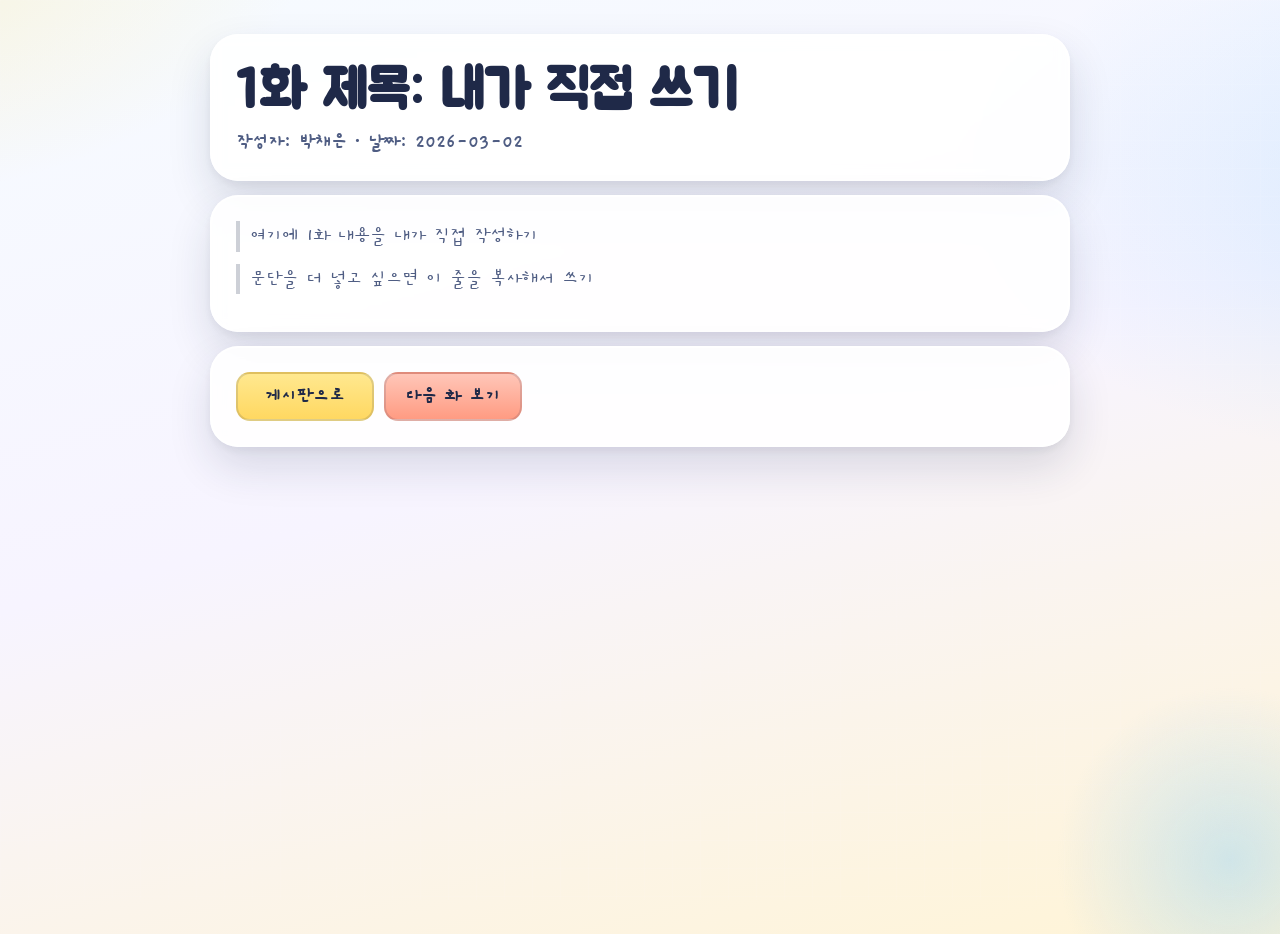
==== stories/story-1.html @ 4cdd7e0b "Add story board and separate story pages" ====
<!doctype html>
<html lang="ko">
  <head>
    <meta charset="UTF-8" />
    <meta name="viewport" content="width=device-width, initial-scale=1.0" />
    <title>1화 - 내가 쓴 이야기</title>
    <link rel="preconnect" href="https://fonts.googleapis.com" />
    <link rel="preconnect" href="https://fonts.gstatic.com" crossorigin />
    <link
      href="https://fonts.googleapis.com/css2?family=Gaegu:wght@400;700&family=Jua&display=swap"
      rel="stylesheet"
    />
    <link rel="stylesheet" href="../style.css" />
  </head>
  <body class="story-view">
    <main class="story-page">
      <section class="card">
        <h1 class="story-title">1화 제목: 내가 직접 쓰기</h1>
        <p class="story-meta">작성자: 박채은 · 날짜: 2026-03-02</p>
      </section>

      <section class="card story-content">
        <p class="story-placeholder">여기에 1화 내용을 내가 직접 작성하기</p>
        <p class="story-placeholder">문단을 더 넣고 싶으면 이 줄을 복사해서 쓰기</p>
      </section>

      <section class="card story-nav">
        <a class="button" href="../index.html#story-series">게시판으로</a>
        <a class="button button-alt" href="./story-2.html">다음 화 보기</a>
      </section>
    </main>
  </body>
</html>
---- style.css ----
﻿:root {
  --bg-a: #f4faff;
  --bg-b: #fff4d6;
  --bg-c: #ffe4dc;
  --card: rgba(255, 255, 255, 0.9);
  --line: rgba(26, 35, 66, 0.14);
  --ink: #1f2948;
  --ink-soft: #4f5d83;
  --accent-yellow: #ffd861;
  --accent-coral: #ff9b82;
  --accent-mint: #7de8c2;
  --accent-blue: #8ccffb;
}

* {
  box-sizing: border-box;
}

html,
body {
  margin: 0;
  padding: 0;
}

body {
  min-height: 100vh;
  font-family: "Gaegu", cursive;
  color: var(--ink);
  background:
    radial-gradient(1200px 560px at -18% -10%, rgba(255, 155, 130, 0.36), transparent 56%),
    radial-gradient(900px 500px at 108% 10%, rgba(125, 232, 194, 0.35), transparent 54%),
    linear-gradient(160deg, var(--bg-a) 0%, #f8f7ff 45%, var(--bg-b) 100%);
  overflow-x: hidden;
}

body::before,
body::after {
  content: "";
  position: fixed;
  pointer-events: none;
  z-index: 0;
}

body::before {
  inset: 0;
  background-image:
    linear-gradient(rgba(255, 255, 255, 0.35) 1px, transparent 1px),
    linear-gradient(90deg, rgba(255, 255, 255, 0.35) 1px, transparent 1px);
  background-size: 28px 28px;
  opacity: 0.23;
}

body::after {
  width: 360px;
  height: 360px;
  border-radius: 50%;
  background: radial-gradient(circle, rgba(140, 207, 251, 0.4) 0, rgba(140, 207, 251, 0) 68%);
  right: -130px;
  bottom: -140px;
}

.shape {
  position: fixed;
  z-index: 0;
  border-radius: 50%;
  pointer-events: none;
  filter: blur(3px);
  animation: float 8s ease-in-out infinite;
}

.shape-a {
  width: 210px;
  height: 210px;
  background: rgba(255, 155, 130, 0.25);
  top: -72px;
  left: -42px;
}

.shape-b {
  width: 280px;
  height: 280px;
  background: rgba(125, 232, 194, 0.24);
  right: -88px;
  top: 36%;
  animation-delay: 1.1s;
}

.shape-c {
  width: 190px;
  height: 190px;
  background: rgba(140, 207, 251, 0.26);
  bottom: -72px;
  left: 30%;
  animation-delay: 0.5s;
}

.page {
  position: relative;
  z-index: 1;
  width: min(1140px, 92vw);
  margin: 34px auto 56px;
  display: grid;
  gap: 20px;
}

.card {
  background: var(--card);
  border: 2px solid rgba(255, 255, 255, 0.96);
  border-radius: 28px;
  padding: 24px;
  box-shadow:
    0 20px 44px rgba(31, 41, 72, 0.14),
    0 4px 10px rgba(31, 41, 72, 0.06);
  backdrop-filter: blur(7px);
}

.hero {
  position: relative;
  overflow: hidden;
  background:
    linear-gradient(128deg, rgba(255, 216, 97, 0.42) 0%, rgba(255, 255, 255, 0.87) 42%, rgba(140, 207, 251, 0.34) 100%),
    var(--card);
}

.hero::after {
  content: "";
  position: absolute;
  width: 240px;
  height: 240px;
  right: -70px;
  top: -70px;
  border-radius: 46% 54% 61% 39%;
  background: rgba(255, 255, 255, 0.46);
}

.hero-layout {
  position: relative;
  z-index: 1;
  display: grid;
  grid-template-columns: minmax(0, 1.5fr) minmax(0, 1fr);
  gap: 18px;
  align-items: stretch;
}

.hero-copy {
  display: grid;
  align-content: center;
}

.hero-note {
  border-radius: 20px;
  border: 2px dashed rgba(31, 41, 72, 0.2);
  background: linear-gradient(150deg, rgba(255, 255, 255, 0.92), rgba(240, 248, 255, 0.86));
  padding: 16px;
}

.hero-note-title {
  margin: 0 0 8px;
  font-family: "Jua", sans-serif;
  font-size: clamp(1.15rem, 2.7vw, 1.5rem);
}

.hero-note-list {
  margin: 0;
  padding-left: 20px;
}

.hero-note-list li {
  margin-bottom: 5px;
}

.hero-note-foot {
  margin: 10px 0 0;
  font-weight: 700;
  color: var(--ink-soft);
}

h1,
h2,
h3 {
  font-family: "Jua", sans-serif;
  margin: 0 0 10px;
  line-height: 1.2;
}

h1 {
  font-size: clamp(2.1rem, 5vw, 3.35rem);
  letter-spacing: 0.01em;
}

h2 {
  font-size: clamp(1.5rem, 3vw, 2.05rem);
}

h3 {
  font-size: clamp(1.15rem, 2.3vw, 1.45rem);
}

p,
li,
span,
a,
button {
  font-size: clamp(1.03rem, 2.2vw, 1.22rem);
}

.badge {
  margin: 0 0 12px;
  display: inline-flex;
  align-items: center;
  gap: 6px;
  padding: 8px 14px;
  border-radius: 999px;
  border: 2px solid rgba(31, 41, 72, 0.1);
  background: var(--accent-mint);
  font-weight: 700;
}

.intro {
  margin-top: 0;
  margin-bottom: 14px;
  color: var(--ink-soft);
  line-height: 1.35;
}

.button-row {
  display: flex;
  flex-wrap: wrap;
  gap: 10px;
}

.button {
  display: inline-flex;
  align-items: center;
  justify-content: center;
  text-decoration: none;
  color: var(--ink);
  font-weight: 700;
  border-radius: 14px;
  border: 2px solid rgba(31, 41, 72, 0.14);
  background: linear-gradient(180deg, #ffe88f 0%, var(--accent-yellow) 100%);
  padding: 10px 15px;
  cursor: pointer;
  transition: transform 0.2s ease, box-shadow 0.2s ease, filter 0.2s ease;
}

.button:hover {
  transform: translateY(-2px);
  box-shadow: 0 10px 14px rgba(31, 41, 72, 0.16);
  filter: saturate(1.08);
}

.button:disabled {
  opacity: 0.72;
  cursor: default;
  transform: none;
  box-shadow: none;
}

.button-alt {
  background: linear-gradient(180deg, #ffc6b8 0%, var(--accent-coral) 100%);
}

.grid {
  display: grid;
  grid-template-columns: repeat(3, minmax(0, 1fr));
  gap: 16px;
}

#favorites .card {
  position: relative;
  overflow: hidden;
  border: 2px solid rgba(255, 255, 255, 0.94);
}

#favorites .card::before {
  content: "";
  position: absolute;
  left: 0;
  right: 0;
  top: 0;
  height: 8px;
}

#favorites .card:nth-child(1)::before {
  background: linear-gradient(90deg, var(--accent-coral), #ffc7a1);
}

#favorites .card:nth-child(2)::before {
  background: linear-gradient(90deg, var(--accent-yellow), #ffeebf);
}

#favorites .card:nth-child(3)::before {
  background: linear-gradient(90deg, var(--accent-blue), #b5e0ff);
}

ul {
  margin: 8px 0 0;
  padding-left: 22px;
}

li {
  margin-bottom: 6px;
}

#games {
  background:
    linear-gradient(140deg, rgba(255, 255, 255, 0.92) 0%, rgba(238, 247, 255, 0.92) 55%, rgba(255, 244, 214, 0.9) 100%),
    var(--card);
}

#story-series {
  background:
    linear-gradient(150deg, rgba(255, 255, 255, 0.94) 0%, rgba(252, 242, 255, 0.92) 52%, rgba(230, 245, 255, 0.9) 100%),
    var(--card);
}

.story-help {
  margin: 0 0 12px;
  color: var(--ink-soft);
}

.story-board-wrap {
  overflow-x: auto;
  border: 2px solid var(--line);
  border-radius: 16px;
  background: rgba(255, 255, 255, 0.84);
}

.story-board {
  width: 100%;
  border-collapse: collapse;
  min-width: 540px;
}

.story-board th,
.story-board td {
  padding: 11px 12px;
  text-align: left;
  border-bottom: 1px solid rgba(31, 41, 72, 0.1);
}

.story-board th {
  background: linear-gradient(180deg, #f8f2ff 0%, #f0f6ff 100%);
  font-weight: 700;
}

.story-board tbody tr:hover {
  background: rgba(140, 207, 251, 0.12);
}

.story-link {
  color: var(--ink);
  text-decoration: none;
  font-weight: 700;
}

.story-link:hover {
  text-decoration: underline;
}

.story-note {
  margin: 10px 0 0;
  color: var(--ink-soft);
}

body.story-view {
  background:
    radial-gradient(900px 500px at -15% -8%, rgba(255, 216, 97, 0.28), transparent 56%),
    radial-gradient(900px 500px at 115% 20%, rgba(140, 207, 251, 0.28), transparent 56%),
    linear-gradient(165deg, #f6fbff 0%, #f7f4ff 48%, #fff4d6 100%);
}

.story-page {
  position: relative;
  z-index: 1;
  width: min(860px, 92vw);
  margin: 34px auto 52px;
}

.story-page .card {
  margin-bottom: 14px;
}

.story-title {
  margin-bottom: 6px;
}

.story-meta {
  margin: 0;
  color: var(--ink-soft);
  font-weight: 700;
}

.story-content {
  line-height: 1.55;
  color: var(--ink);
}

.story-content p {
  margin: 0 0 12px;
}

.story-placeholder {
  border-left: 4px solid rgba(31, 41, 72, 0.22);
  padding-left: 10px;
  color: var(--ink-soft);
}

.story-nav {
  display: flex;
  flex-wrap: wrap;
  gap: 10px;
}

.story-nav .button {
  min-width: 138px;
}

.games-help {
  margin: 0 0 12px;
  color: var(--ink-soft);
}

.games-grid {
  display: grid;
  grid-template-columns: repeat(3, minmax(0, 1fr));
  gap: 14px;
}

.game-panel {
  border: 2px solid var(--line);
  border-radius: 18px;
  background: rgba(255, 255, 255, 0.78);
  padding: 14px;
  box-shadow:
    inset 0 1px 0 rgba(255, 255, 255, 0.92),
    0 7px 14px rgba(31, 41, 72, 0.08);
}

.game-panel h3 {
  display: inline-block;
  padding: 5px 10px;
  border-radius: 10px;
  background: rgba(255, 255, 255, 0.88);
  border: 2px solid rgba(31, 41, 72, 0.12);
  margin-bottom: 10px;
}

.game-meta {
  display: flex;
  justify-content: space-between;
  gap: 8px;
  flex-wrap: wrap;
  margin-bottom: 8px;
}

.game-meta span {
  font-weight: 700;
  background: rgba(255, 255, 255, 0.86);
  border: 2px solid rgba(31, 41, 72, 0.11);
  border-radius: 999px;
  padding: 5px 10px;
}

.game-tip {
  margin: 0 0 8px;
  color: var(--ink-soft);
}

.game-btn {
  margin-bottom: 10px;
  width: 100%;
}

.mole-board {
  display: grid;
  grid-template-columns: repeat(3, minmax(0, 1fr));
  gap: 8px;
}

.mole-hole {
  min-height: 58px;
  border-radius: 12px;
  border: 2px solid rgba(31, 41, 72, 0.2);
  background: linear-gradient(180deg, #f8fbff, #e8f0ff);
  color: var(--ink);
  font-weight: 700;
  cursor: pointer;
  transition: transform 0.14s ease, background-color 0.14s ease, box-shadow 0.14s ease;
}

.mole-hole.active {
  background: linear-gradient(180deg, #ffcfbe, var(--accent-coral));
  transform: scale(1.03);
  box-shadow: 0 6px 10px rgba(31, 41, 72, 0.17);
}

.mole-hole:focus-visible,
.button:focus-visible,
.reaction-box:focus-visible,
.balloon:focus-visible {
  outline: 3px solid #4476ff;
  outline-offset: 2px;
}

.reaction-box {
  width: 100%;
  min-height: 110px;
  border-radius: 14px;
  border: 2px solid rgba(31, 41, 72, 0.2);
  display: grid;
  place-items: center;
  text-align: center;
  padding: 8px;
  font-weight: 700;
  cursor: pointer;
  transition: background-color 0.2s ease, transform 0.2s ease;
}

.reaction-box.waiting {
  background: linear-gradient(180deg, #edf2ff, #dce7ff);
}

.reaction-box.ready {
  background: linear-gradient(180deg, #b8ffe4, #7de8c2);
}

.reaction-box.too-soon {
  background: linear-gradient(180deg, #ffd9cf, #ffb79f);
}

.reaction-result {
  min-height: 1.4em;
  margin: 10px 0 0;
  font-weight: 700;
}

.balloon-zone {
  position: relative;
  height: 230px;
  border-radius: 14px;
  border: 2px solid rgba(31, 41, 72, 0.2);
  background:
    radial-gradient(circle at 20% 26%, rgba(255, 255, 255, 0.7) 0, transparent 16%),
    radial-gradient(circle at 76% 32%, rgba(255, 255, 255, 0.6) 0, transparent 14%),
    linear-gradient(180deg, #ecf6ff 0%, #d4ecff 100%);
  overflow: hidden;
}

.balloon {
  position: absolute;
  bottom: -70px;
  border: 0;
  border-radius: 50% 50% 48% 48%;
  cursor: pointer;
  animation-name: balloon-rise;
  animation-timing-function: linear;
  animation-fill-mode: forwards;
  box-shadow: inset -5px -6px 0 rgba(255, 255, 255, 0.22), 0 6px 10px rgba(31, 41, 72, 0.2);
}

.balloon::after {
  content: "";
  position: absolute;
  left: 50%;
  transform: translateX(-50%);
  bottom: -14px;
  width: 2px;
  height: 14px;
  background: rgba(31, 41, 72, 0.45);
}

.footer {
  text-align: center;
  background: rgba(255, 255, 255, 0.6);
}

.footer p {
  margin: 0;
  font-weight: 700;
  color: var(--ink-soft);
}

.reveal {
  opacity: 0;
  transform: translateY(20px) scale(0.985);
  animation: reveal 0.7s ease forwards;
}

.delay-1 {
  animation-delay: 0.11s;
}

.delay-2 {
  animation-delay: 0.22s;
}

.delay-3 {
  animation-delay: 0.33s;
}

.delay-4 {
  animation-delay: 0.44s;
}

.delay-5 {
  animation-delay: 0.55s;
}

@keyframes reveal {
  to {
    opacity: 1;
    transform: translateY(0) scale(1);
  }
}

@keyframes float {
  0%,
  100% {
    transform: translateY(0);
  }
  50% {
    transform: translateY(11px);
  }
}

@keyframes balloon-rise {
  from {
    transform: translateY(0);
  }
  to {
    transform: translateY(-330px);
  }
}

@media (max-width: 1020px) {
  .hero-layout {
    grid-template-columns: 1fr;
  }

  .games-grid {
    grid-template-columns: repeat(2, minmax(0, 1fr));
  }

  .page {
    margin-top: 26px;
  }
}

@media (max-width: 760px) {
  .grid,
  .games-grid {
    grid-template-columns: 1fr;
  }

  .card {
    padding: 18px;
    border-radius: 22px;
  }

  .button {
    width: 100%;
  }

  .button-row {
    width: 100%;
  }

  .story-board {
    min-width: 470px;
  }

  .story-page {
    margin-top: 24px;
  }
}
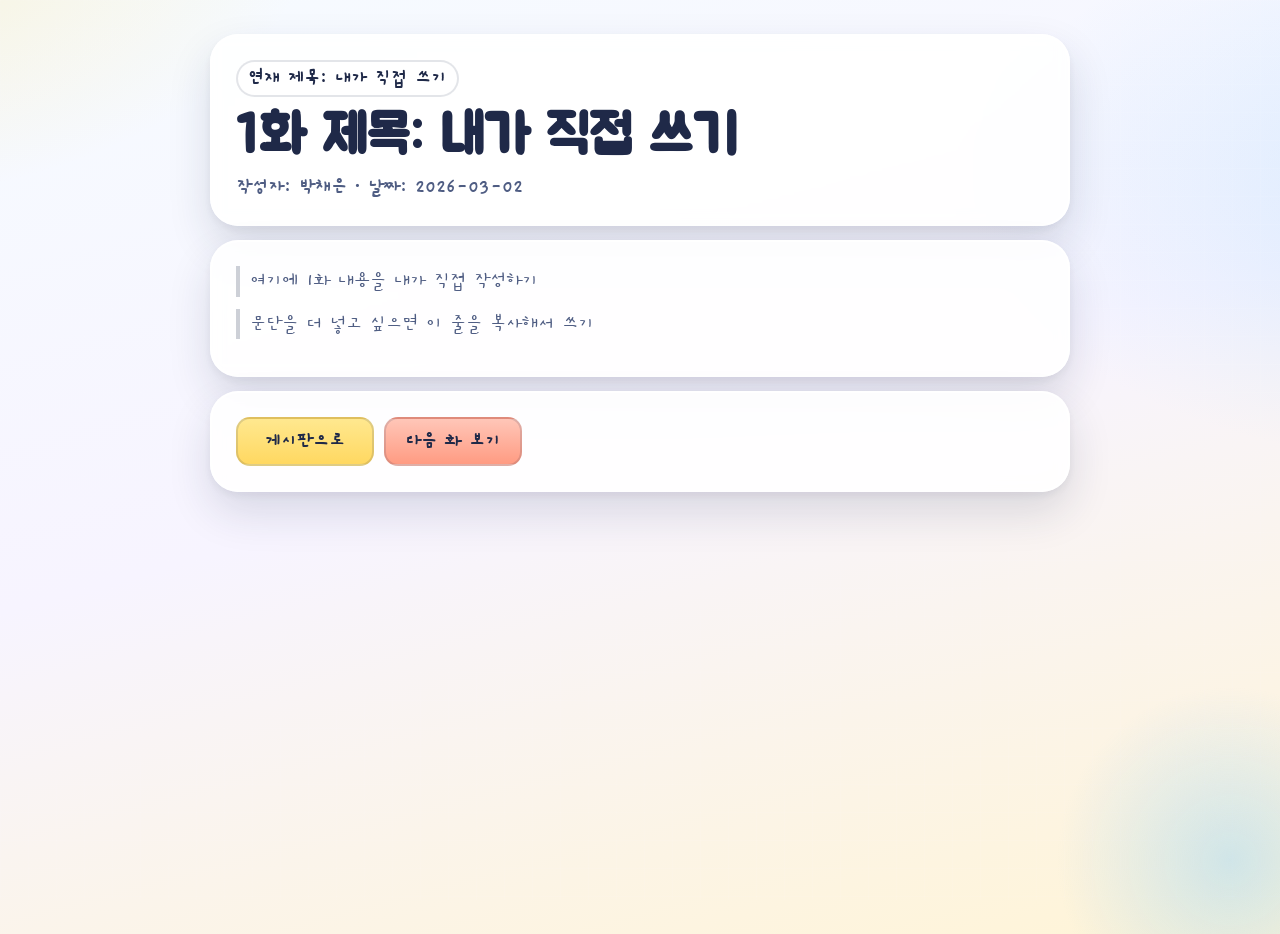
==== commit ad93dfa7: "Add shared series title for story board and episodes" ====
--- a/stories/story-1.html
+++ b/stories/story-1.html
@@ -15,6 +15,7 @@
   <body class="story-view">
     <main class="story-page">
       <section class="card">
+        <p class="series-title">연재 제목: 내가 직접 쓰기</p>
         <h1 class="story-title">1화 제목: 내가 직접 쓰기</h1>
         <p class="story-meta">작성자: 박채은 · 날짜: 2026-03-02</p>
       </section>
--- a/style.css
+++ b/style.css
@@ -315,6 +315,17 @@
     var(--card);
 }
 
+.series-title {
+  display: inline-block;
+  margin: 0 0 10px;
+  padding: 4px 10px;
+  border-radius: 999px;
+  border: 2px solid rgba(31, 41, 72, 0.12);
+  background: rgba(255, 255, 255, 0.9);
+  font-weight: 700;
+  color: var(--ink);
+}
+
 .story-help {
   margin: 0 0 12px;
   color: var(--ink-soft);
@@ -380,6 +391,10 @@
 
 .story-page .card {
   margin-bottom: 14px;
+}
+
+.story-page .series-title {
+  margin-bottom: 8px;
 }
 
 .story-title {
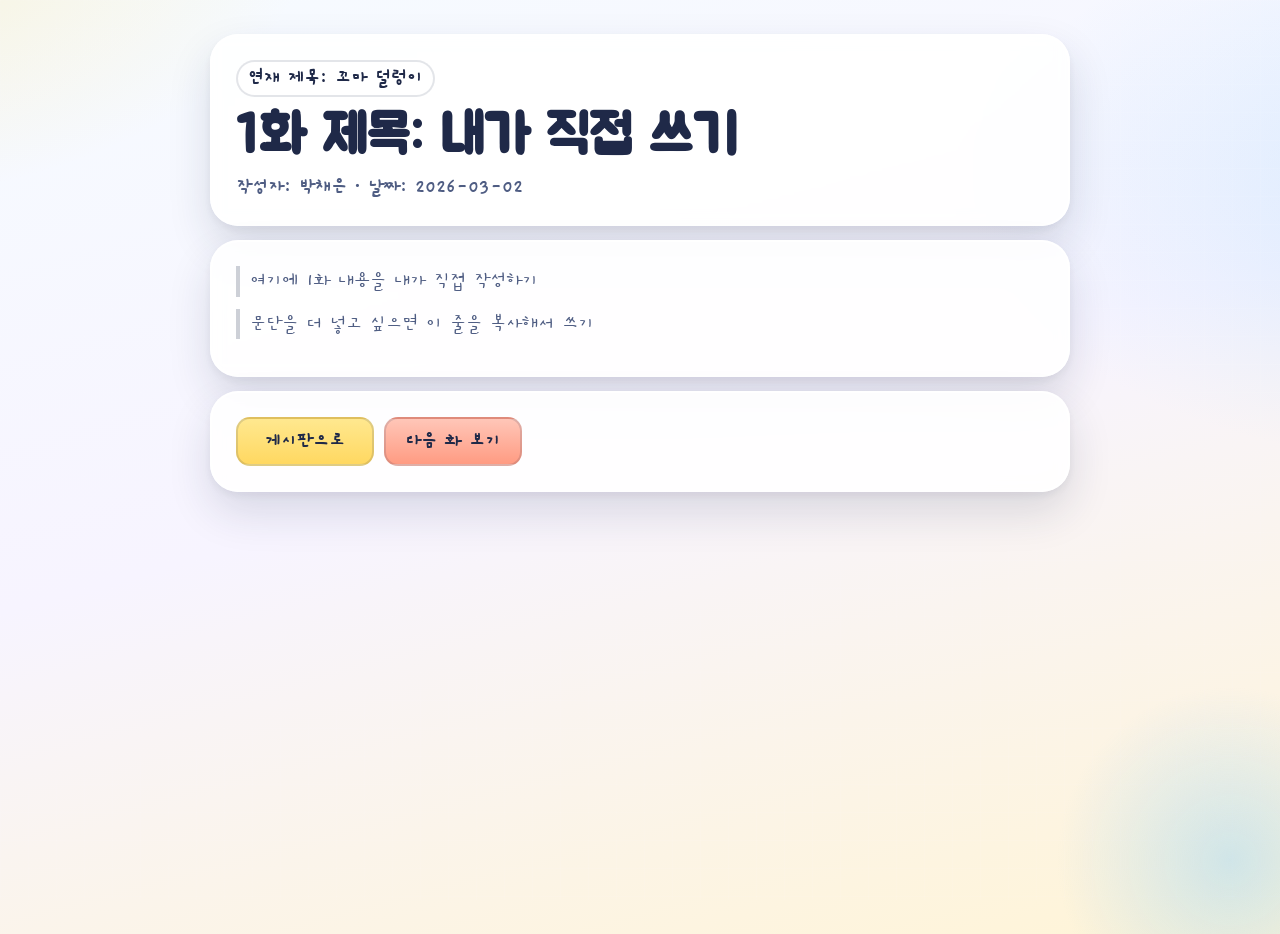
==== commit 382ab61b: "Set series title to 꼬마 덜렁이" ====
--- a/stories/story-1.html
+++ b/stories/story-1.html
@@ -15,7 +15,7 @@
   <body class="story-view">
     <main class="story-page">
       <section class="card">
-        <p class="series-title">연재 제목: 내가 직접 쓰기</p>
+        <p class="series-title">연재 제목: 꼬마 덜렁이</p>
         <h1 class="story-title">1화 제목: 내가 직접 쓰기</h1>
         <p class="story-meta">작성자: 박채은 · 날짜: 2026-03-02</p>
       </section>
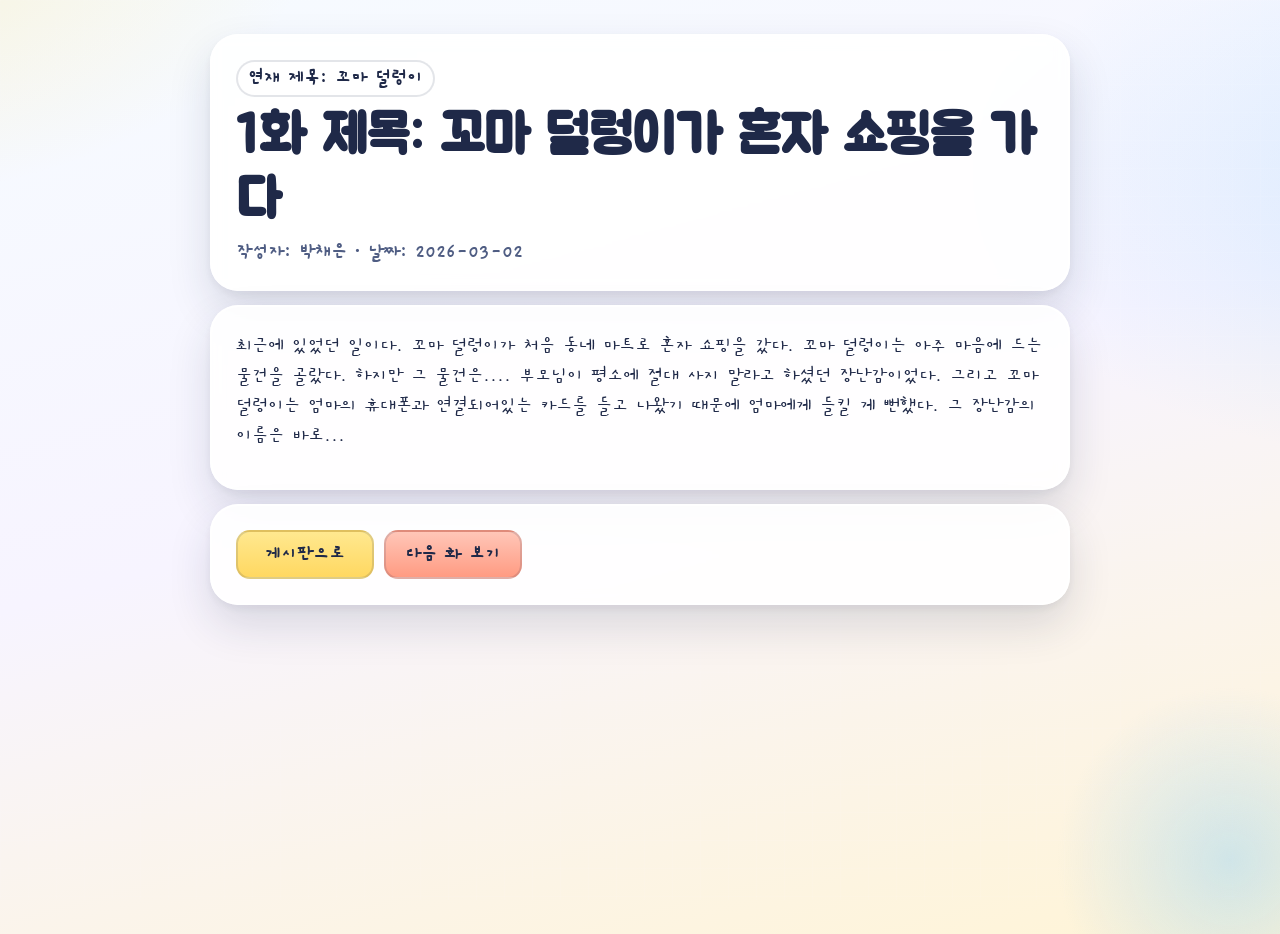
==== commit 41075bc1: "Add episode 1 title and story content" ====
--- a/stories/story-1.html
+++ b/stories/story-1.html
@@ -3,7 +3,7 @@
   <head>
     <meta charset="UTF-8" />
     <meta name="viewport" content="width=device-width, initial-scale=1.0" />
-    <title>1화 - 내가 쓴 이야기</title>
+    <title>1화 - 꼬마 덜렁이가 혼자 쇼핑을 가다</title>
     <link rel="preconnect" href="https://fonts.googleapis.com" />
     <link rel="preconnect" href="https://fonts.gstatic.com" crossorigin />
     <link
@@ -16,13 +16,17 @@
     <main class="story-page">
       <section class="card">
         <p class="series-title">연재 제목: 꼬마 덜렁이</p>
-        <h1 class="story-title">1화 제목: 내가 직접 쓰기</h1>
+        <h1 class="story-title">1화 제목: 꼬마 덜렁이가 혼자 쇼핑을 가다</h1>
         <p class="story-meta">작성자: 박채은 · 날짜: 2026-03-02</p>
       </section>
 
       <section class="card story-content">
-        <p class="story-placeholder">여기에 1화 내용을 내가 직접 작성하기</p>
-        <p class="story-placeholder">문단을 더 넣고 싶으면 이 줄을 복사해서 쓰기</p>
+        <p>
+          최근에 있었던 일이다. 꼬마 덜렁이가 처음 동네 마트로 혼자 쇼핑을 갔다. 꼬마 덜렁이는 아주 마음에
+          드는 물건을 골랐다. 하지만 그 물건은.... 부모님이 평소에 절대 사지 말라고 하셨던 장난감이었다.
+          그리고 꼬마 덜렁이는 엄마의 휴대폰과 연결되어있는 카드를 들고 나왔기 때문에 엄마에게 들킬 게
+          뻔했다. 그 장난감의 이름은 바로...
+        </p>
       </section>
 
       <section class="card story-nav">
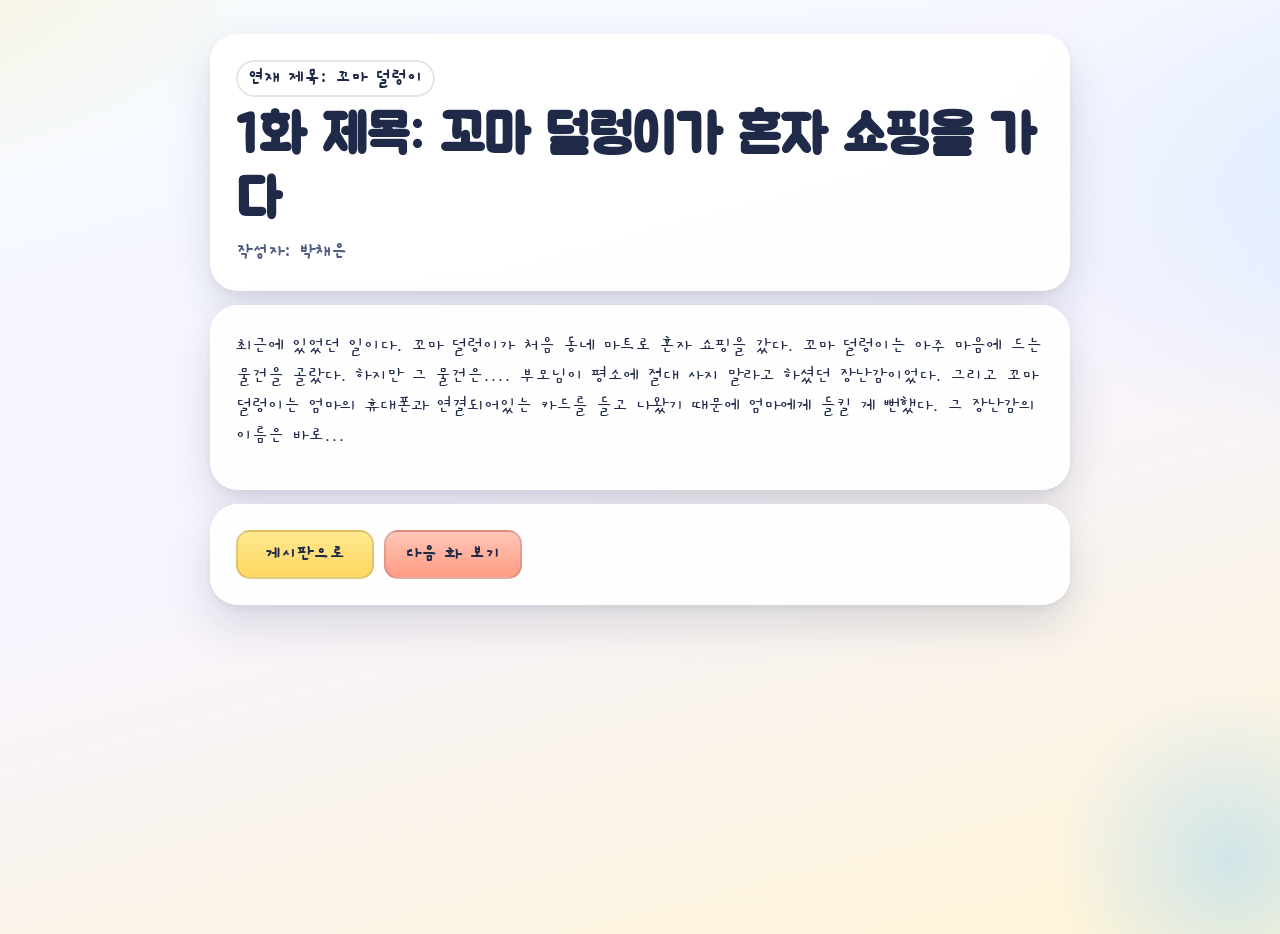
==== commit 93ff5301: "Remove written dates from board and story pages" ====
--- a/stories/story-1.html
+++ b/stories/story-1.html
@@ -17,7 +17,7 @@
       <section class="card">
         <p class="series-title">연재 제목: 꼬마 덜렁이</p>
         <h1 class="story-title">1화 제목: 꼬마 덜렁이가 혼자 쇼핑을 가다</h1>
-        <p class="story-meta">작성자: 박채은 · 날짜: 2026-03-02</p>
+        <p class="story-meta">작성자: 박채은</p>
       </section>
 
       <section class="card story-content">
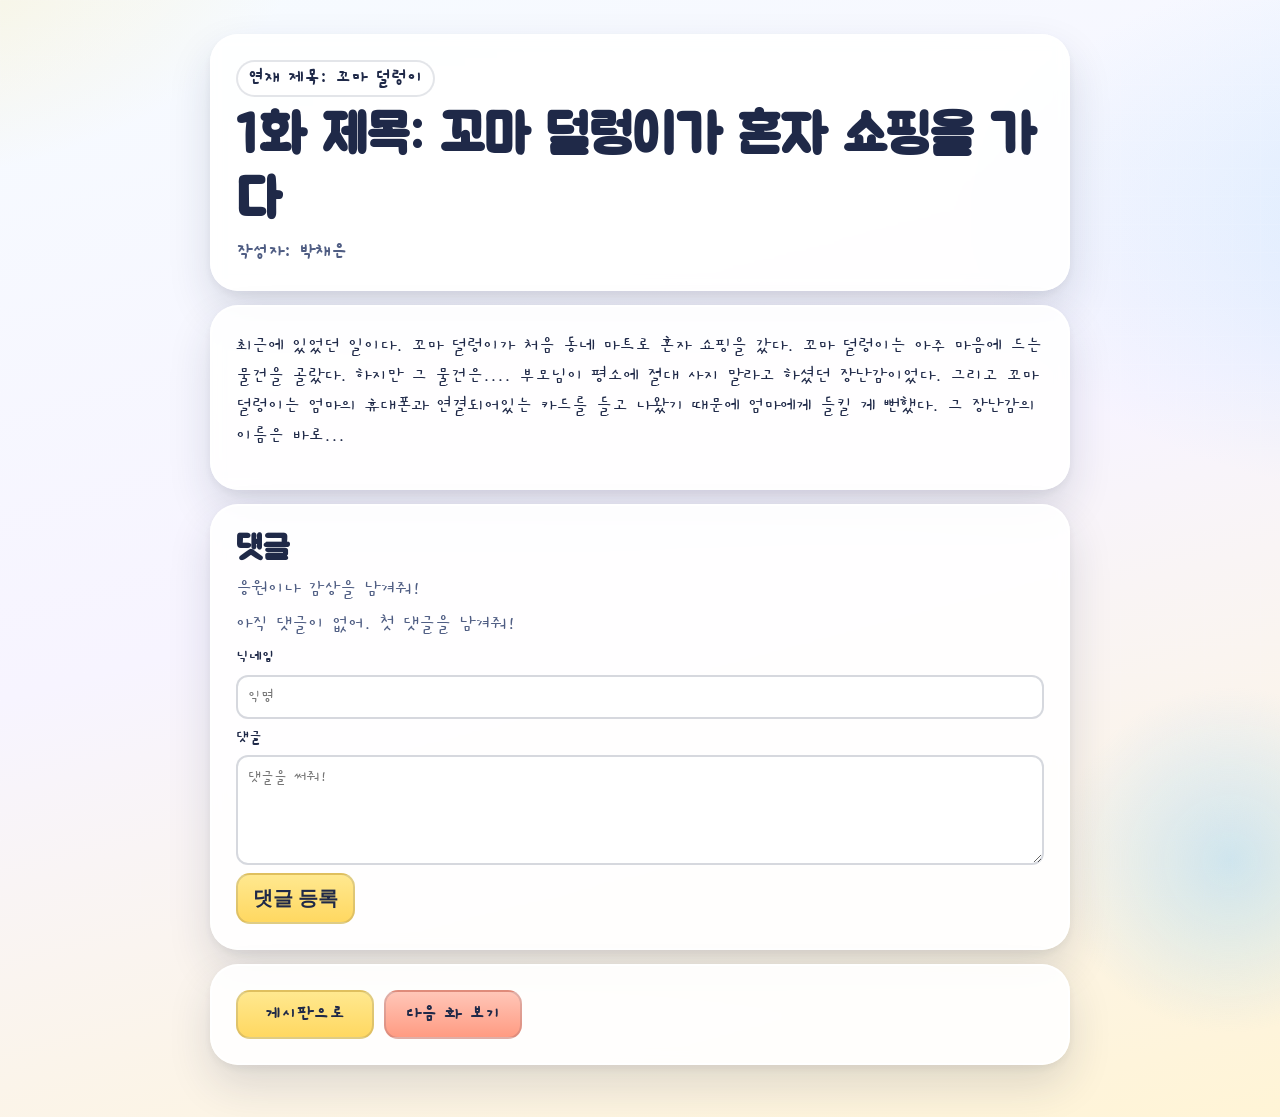
==== commit c9931cdd: "Add Supabase comments for story pages" ====
--- a/stories/story-1.html
+++ b/stories/story-1.html
@@ -12,7 +12,7 @@
     />
     <link rel="stylesheet" href="../style.css" />
   </head>
-  <body class="story-view">
+  <body class="story-view" data-story-slug="story-1">
     <main class="story-page">
       <section class="card">
         <p class="series-title">연재 제목: 꼬마 덜렁이</p>
@@ -29,10 +29,42 @@
         </p>
       </section>
 
+      <section class="card comments-section">
+        <h2>댓글</h2>
+        <p class="comment-help">응원이나 감상을 남겨줘!</p>
+        <ul id="comment-list" class="comment-list"></ul>
+        <p id="comment-empty" class="comment-empty">아직 댓글이 없어. 첫 댓글을 남겨줘!</p>
+        <form id="comment-form" class="comment-form">
+          <label class="comment-label" for="comment-nickname">닉네임</label>
+          <input
+            id="comment-nickname"
+            class="comment-input"
+            name="nickname"
+            type="text"
+            maxlength="20"
+            placeholder="익명"
+          />
+          <label class="comment-label" for="comment-body">댓글</label>
+          <textarea
+            id="comment-body"
+            class="comment-textarea"
+            name="body"
+            maxlength="500"
+            required
+            placeholder="댓글을 써줘!"
+          ></textarea>
+          <div class="comment-form-row">
+            <button class="button" type="submit">댓글 등록</button>
+            <p id="comment-status" class="comment-status" aria-live="polite"></p>
+          </div>
+        </form>
+      </section>
+
       <section class="card story-nav">
         <a class="button" href="../index.html#story-series">게시판으로</a>
         <a class="button button-alt" href="./story-2.html">다음 화 보기</a>
       </section>
     </main>
+    <script type="module" src="../comments.js"></script>
   </body>
 </html>
--- a/style.css
+++ b/style.css
@@ -22,6 +22,11 @@
   padding: 0;
 }
 
+html {
+  -webkit-text-size-adjust: 100%;
+  text-size-adjust: 100%;
+}
+
 body {
   min-height: 100vh;
   font-family: "Gaegu", cursive;
@@ -430,6 +435,104 @@
 
 .story-nav .button {
   min-width: 138px;
+}
+
+.comments-section h2 {
+  margin-bottom: 8px;
+}
+
+.comment-help {
+  margin: 0 0 10px;
+  color: var(--ink-soft);
+}
+
+.comment-list {
+  list-style: none;
+  margin: 0;
+  padding: 0;
+  display: grid;
+  gap: 10px;
+}
+
+.comment-item {
+  border: 2px solid rgba(31, 41, 72, 0.12);
+  border-radius: 14px;
+  background: rgba(255, 255, 255, 0.82);
+  padding: 10px 12px;
+}
+
+.comment-header {
+  display: flex;
+  align-items: center;
+  gap: 8px;
+  margin-bottom: 6px;
+}
+
+.comment-author {
+  font-family: "Jua", sans-serif;
+}
+
+.comment-body {
+  margin: 0;
+  white-space: pre-wrap;
+  line-height: 1.4;
+}
+
+.comment-empty {
+  margin: 0 0 10px;
+  color: var(--ink-soft);
+}
+
+.comment-form {
+  display: grid;
+  gap: 8px;
+}
+
+.comment-label {
+  font-weight: 700;
+}
+
+.comment-input,
+.comment-textarea {
+  width: 100%;
+  border: 2px solid rgba(31, 41, 72, 0.18);
+  border-radius: 12px;
+  padding: 10px;
+  font: inherit;
+  color: var(--ink);
+  background: #ffffff;
+}
+
+.comment-textarea {
+  min-height: 110px;
+  resize: vertical;
+}
+
+.comment-input:focus-visible,
+.comment-textarea:focus-visible {
+  outline: 3px solid #4476ff;
+  outline-offset: 2px;
+}
+
+.comment-form-row {
+  display: flex;
+  align-items: center;
+  gap: 10px;
+  flex-wrap: wrap;
+}
+
+.comment-status {
+  margin: 0;
+  font-weight: 700;
+  color: var(--ink-soft);
+}
+
+.comment-status.error {
+  color: #c93d2a;
+}
+
+.comment-status.success {
+  color: #1f8f52;
 }
 
 .games-help {
@@ -669,11 +772,37 @@
     grid-template-columns: 1fr;
   }
 
+  .page {
+    width: 94vw;
+  }
+
   .card {
     padding: 18px;
     border-radius: 22px;
   }
 
+  h1 {
+    font-size: clamp(1.72rem, 7.5vw, 2.2rem);
+  }
+
+  h2 {
+    font-size: clamp(1.3rem, 5.8vw, 1.62rem);
+  }
+
+  h3 {
+    font-size: clamp(1.08rem, 5vw, 1.3rem);
+  }
+
+  p,
+  li,
+  span,
+  a,
+  button,
+  .story-board th,
+  .story-board td {
+    font-size: 0.98rem;
+  }
+
   .button {
     width: 100%;
   }
@@ -683,7 +812,36 @@
   }
 
   .story-board {
-    min-width: 470px;
+    min-width: 0;
+    table-layout: fixed;
+  }
+
+  .story-board th,
+  .story-board td {
+    padding: 9px 8px;
+  }
+
+  .story-board th:nth-child(1),
+  .story-board td:nth-child(1) {
+    width: 56px;
+  }
+
+  .story-board th:nth-child(2),
+  .story-board td:nth-child(2) {
+    overflow-wrap: anywhere;
+  }
+
+  .story-nav .button {
+    min-width: 0;
+    flex: 1 1 100%;
+  }
+
+  .comment-form-row .button {
+    flex: 1 1 100%;
+  }
+
+  .comment-status {
+    width: 100%;
   }
 
   .story-page {
